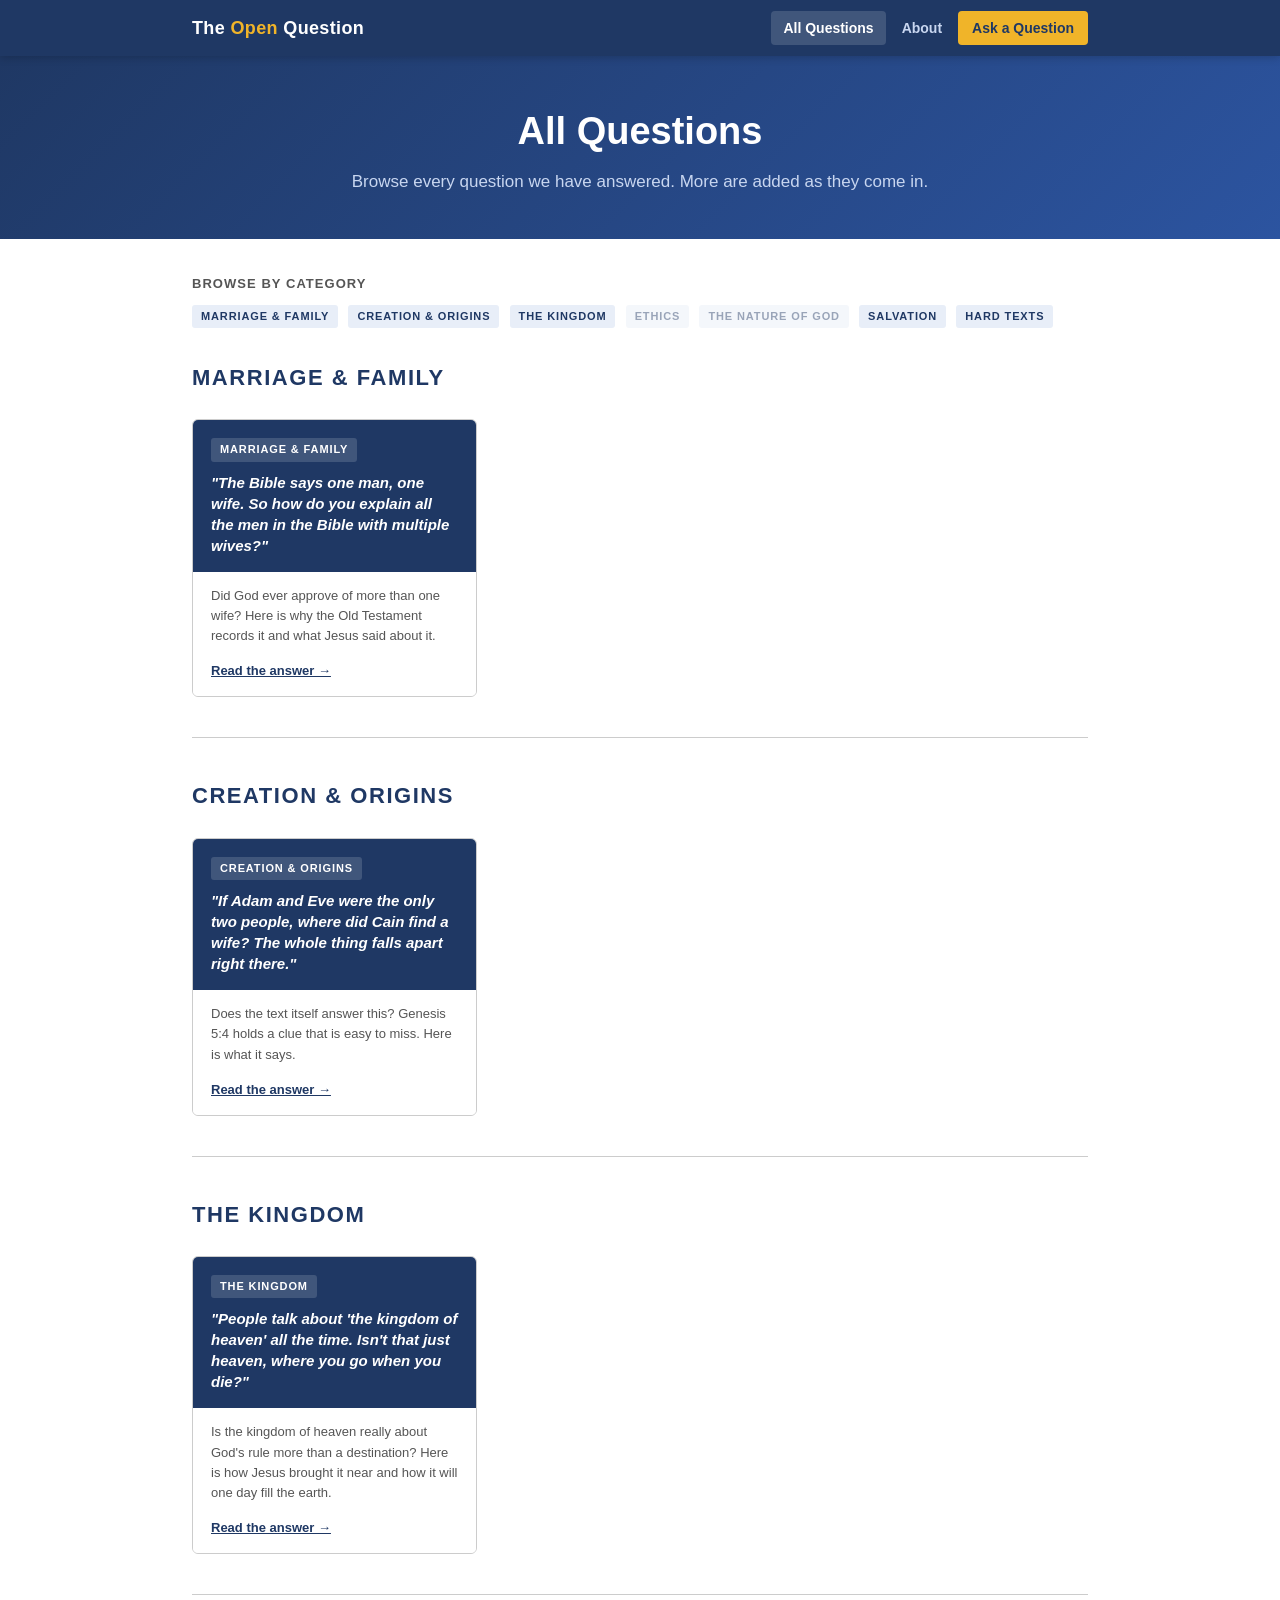
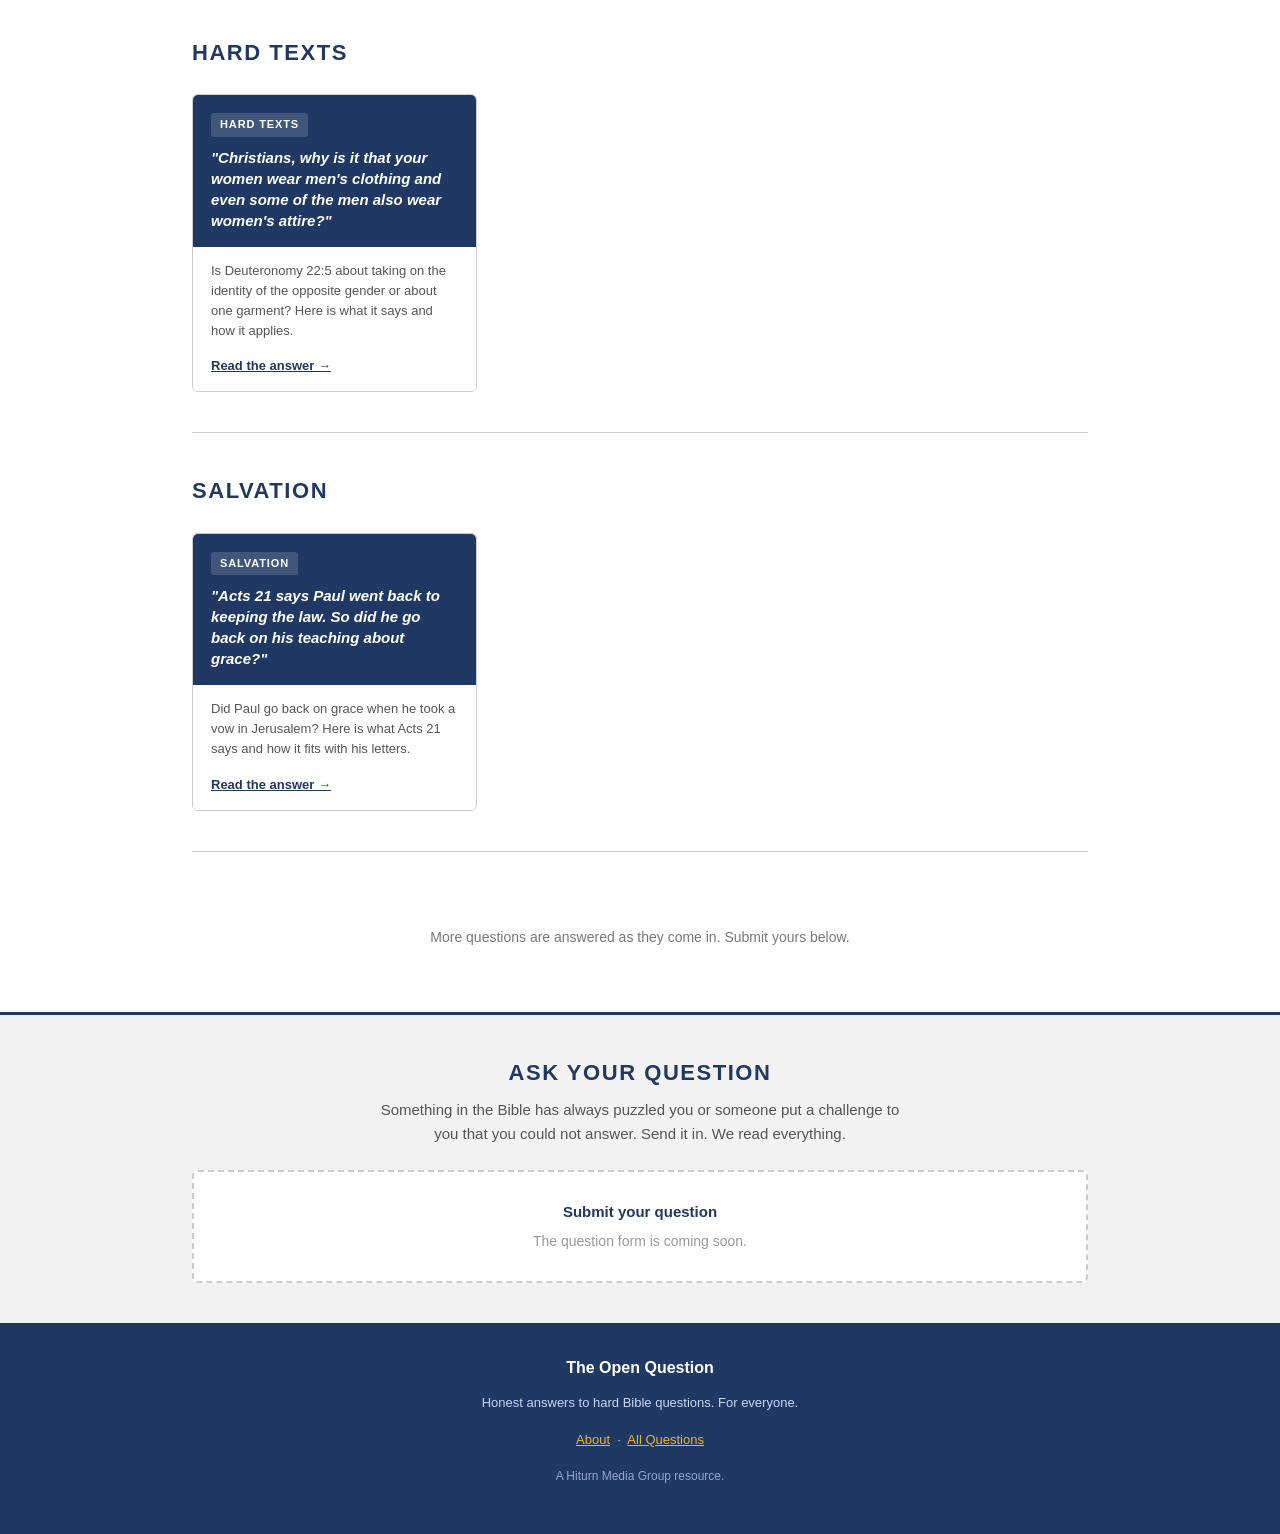
==== answers/index.html @ 9359a979 "Add Acts 21 answer: did Paul go back on grace when he joined a vow New answer page with NKJV quotes," ====
<!DOCTYPE html>
<html lang="en">
<head>
<meta charset="UTF-8">
<meta name="viewport" content="width=device-width, initial-scale=1.0">
<title>All Questions | The Open Question</title>
<meta name="description" content="Browse all answered questions about the Bible. Plain answers with scripture, for Christians and sceptics alike.">
<link rel="stylesheet" href="../css/style.css">
</head>
<body>

<!-- Header -->
<header class="site-header">
  <div class="container">
    <a class="site-logo" href="../index.html">The <span>Open</span> Question</a>
    <nav class="site-nav" aria-label="Main navigation">
      <a href="index.html" class="active">All Questions</a>
      <a href="../about.html">About</a>
      <a href="#submit" class="nav-cta">Ask a Question</a>
    </nav>
  </div>
</header>

<!-- Page hero -->
<section class="page-hero">
  <div class="container">
    <h1>All Questions</h1>
    <p>Browse every question we have answered. More are added as they come in.</p>
  </div>
</section>

<main>
<div class="container">

  <!-- Category filter -->
  <div style="margin: 32px 0 8px;">
    <strong style="font-size:13px; color:#555; text-transform:uppercase; letter-spacing:0.08em;">Browse by category</strong>
  </div>
  <div style="margin-bottom: 28px;">
    <a href="#cat-marriage" class="tag">Marriage &amp; Family</a>
    <a href="#cat-origins" class="tag">Creation &amp; Origins</a>
    <a href="#cat-kingdom" class="tag">The Kingdom</a>
    <span class="tag" style="opacity:0.45; cursor:default;">Ethics</span>
    <span class="tag" style="opacity:0.45; cursor:default;">The Nature of God</span>
    <a href="#cat-salvation" class="tag">Salvation</a>
    <a href="#cat-hardtexts" class="tag">Hard Texts</a>
  </div>

  <!-- Marriage & Family -->
  <h2 id="cat-marriage" style="margin-top:8px;">Marriage &amp; Family</h2>

  <div class="cards-grid">
    <a href="marriage-one-wife.html" class="card">
      <div class="card-top">
        <span class="tag">Marriage &amp; Family</span>
        <p class="card-question">"The Bible says one man, one wife. So how do you explain all the men in the Bible with multiple wives?"</p>
      </div>
      <div class="card-body">
        <p class="card-excerpt">Did God ever approve of more than one wife? Here is why the Old Testament records it and what Jesus said about it.</p>
        <span class="card-read">Read the answer &rarr;</span>
      </div>
    </a>
  </div>

  <hr class="section-divider">

  <!-- Creation & Origins -->
  <h2 id="cat-origins">Creation &amp; Origins</h2>

  <div class="cards-grid">
    <a href="cains-wife.html" class="card">
      <div class="card-top">
        <span class="tag">Creation &amp; Origins</span>
        <p class="card-question">"If Adam and Eve were the only two people, where did Cain find a wife? The whole thing falls apart right there."</p>
      </div>
      <div class="card-body">
        <p class="card-excerpt">Does the text itself answer this? Genesis 5:4 holds a clue that is easy to miss. Here is what it says.</p>
        <span class="card-read">Read the answer &rarr;</span>
      </div>
    </a>
  </div>

  <hr class="section-divider">

  <!-- The Kingdom -->
  <h2 id="cat-kingdom">The Kingdom</h2>

  <div class="cards-grid">
    <a href="kingdom-of-heaven.html" class="card">
      <div class="card-top">
        <span class="tag">The Kingdom</span>
        <p class="card-question">"People talk about 'the kingdom of heaven' all the time. Isn't that just heaven, where you go when you die?"</p>
      </div>
      <div class="card-body">
        <p class="card-excerpt">Is the kingdom of heaven really about God's rule more than a destination? Here is how Jesus brought it near and how it will one day fill the earth.</p>
        <span class="card-read">Read the answer &rarr;</span>
      </div>
    </a>
  </div>

  <hr class="section-divider">

  <!-- Hard Texts -->
  <h2 id="cat-hardtexts">Hard Texts</h2>

  <div class="cards-grid">
    <a href="clothing-deuteronomy-22-5.html" class="card">
      <div class="card-top">
        <span class="tag">Hard Texts</span>
        <p class="card-question">"Christians, why is it that your women wear men's clothing and even some of the men also wear women's attire?"</p>
      </div>
      <div class="card-body">
        <p class="card-excerpt">Is Deuteronomy 22:5 about taking on the identity of the opposite gender or about one garment? Here is what it says and how it applies.</p>
        <span class="card-read">Read the answer &rarr;</span>
      </div>
    </a>
  </div>

  <hr class="section-divider">

  <!-- Salvation -->
  <h2 id="cat-salvation">Salvation</h2>

  <div class="cards-grid">
    <a href="paul-back-to-law.html" class="card">
      <div class="card-top">
        <span class="tag">Salvation</span>
        <p class="card-question">"Acts 21 says Paul went back to keeping the law. So did he go back on his teaching about grace?"</p>
      </div>
      <div class="card-body">
        <p class="card-excerpt">Did Paul go back on grace when he took a vow in Jerusalem? Here is what Acts 21 says and how it fits with his letters.</p>
        <span class="card-read">Read the answer &rarr;</span>
      </div>
    </a>
  </div>

  <hr class="section-divider">

  <!-- More coming -->
  <div style="text-align:center; padding: 20px 0 48px;">
    <p style="color:#777; font-size:14px;">More questions are answered as they come in. Submit yours below.</p>
  </div>

</div>
</main>

<!-- Submit section -->
<section class="submit-section" id="submit">
  <div class="container">
    <h2>Ask your question</h2>
    <p>Something in the Bible has always puzzled you or someone put a challenge to you that you could not answer. Send it in. We read everything.</p>
    <!-- TALLY FORM: replace the placeholder below with your Tally embed code from tally.so -->
    <div class="tally-placeholder">
      <strong>Submit your question</strong>
      The question form is coming soon.
    </div>
  </div>
</section>

<!-- Footer -->
<footer class="site-footer">
  <div class="container">
    <div class="footer-brand">The Open Question</div>
    <p>Honest answers to hard Bible questions. For everyone.</p>
    <p><a href="../about.html">About</a> &nbsp;&middot;&nbsp; <a href="index.html">All Questions</a></p>
    <p class="footer-sub">A Hiturn Media Group resource.</p>
  </div>
</footer>

</body>
</html>
---- css/style.css ----
/* ==============================================
   THE OPEN QUESTION — Shared Design System
   Hiturn Media Group
   ============================================== */

*, *::before, *::after { box-sizing: border-box; }

body {
  margin: 0;
  padding: 0;
  font-family: Arial, Helvetica, sans-serif;
  font-size: 15px;
  line-height: 1.6;
  font-weight: 400;
  color: #1c1c1e;
  background: #ffffff;
}

/* ---- Shared container ---- */
.container {
  width: 100%;
  padding: 0 16px;
}
@media (min-width: 640px) { .container { padding: 0 32px; } }
@media (min-width: 960px) { .container { max-width: 960px; margin: 0 auto; } }

/* ---- Typography ---- */
h1 { font-size: 28px; font-weight: 700; color: #1F3864; margin: 0 0 8px; line-height: 1.25; }
h2 { font-size: 22px; font-weight: 700; color: #1F3864; text-transform: uppercase; letter-spacing: 0.07em; margin-top: 40px; margin-bottom: 8px; }
h3 { font-size: 18px; font-weight: 700; color: #1F3864; margin-top: 28px; margin-bottom: 6px; padding-bottom: 4px; border-bottom: 1px solid #cccccc; }
h4 { font-size: 16px; font-weight: 700; color: #1c1c1e; margin-top: 20px; margin-bottom: 4px; }
p  { margin-bottom: 16px; }

a { color: #1F3864; text-decoration: underline; }
a:hover, a:focus { color: #2c54a0; }
*:focus { outline: 2px solid #2c54a0; outline-offset: 2px; }

/* ---- Site header ---- */
/* Mobile first: on phones the logo sits above the menu and the bar scrolls away; from 640px it is one sticky row */
.site-header {
  background: #1F3864;
  padding: 0;
  position: relative;
  z-index: 100;
  box-shadow: 0 2px 8px rgba(0,0,0,0.18);
}
.site-header .container {
  display: flex;
  flex-wrap: wrap;
  align-items: center;
  justify-content: space-between;
  gap: 6px 12px;
  padding-top: 10px;
  padding-bottom: 10px;
}
@media (min-width: 640px) {
  .site-header { position: sticky; top: 0; }
  .site-header .container { flex-wrap: nowrap; height: 56px; padding-top: 0; padding-bottom: 0; }
}
.site-logo {
  font-size: 18px;
  font-weight: 700;
  color: #ffffff;
  text-decoration: none;
  letter-spacing: 0.02em;
  flex-shrink: 0;
}
.site-logo span {
  color: #f0b429;
}
.site-logo:hover, .site-logo:focus { color: #ffffff; text-decoration: none; }

.site-nav { display: flex; flex-wrap: wrap; gap: 4px; align-items: center; }
.site-nav a {
  color: #c8d6f0;
  text-decoration: none;
  font-size: 14px;
  font-weight: 700;
  padding: 6px 12px;
  border-radius: 4px;
  transition: background 0.15s, color 0.15s;
}
.site-nav a:hover, .site-nav a:focus { background: rgba(255,255,255,0.12); color: #ffffff; }
.site-nav a.active { color: #ffffff; background: rgba(255,255,255,0.15); }
.site-nav .nav-cta {
  background: #f0b429;
  color: #1F3864;
  border-radius: 4px;
  padding: 6px 14px;
}
.site-nav .nav-cta:hover, .site-nav .nav-cta:focus { background: #e0a41a; color: #1F3864; }

/* ---- Article question callout ---- */
.question-box {
  border-left: 4px solid #d97706;
  background: #fffbf0;
  padding: 18px 20px;
  margin: 28px 0 24px;
  border-radius: 0 4px 4px 0;
}
.question-box .q-label {
  font-size: 11px;
  font-weight: 700;
  text-transform: uppercase;
  letter-spacing: 0.1em;
  color: #d97706;
  margin-bottom: 8px;
}
.question-box p {
  margin: 0;
  font-size: 16px;
  font-weight: 700;
  color: #1c1c1e;
  font-style: italic;
  line-height: 1.5;
}

/* ---- Scripture blockquote ---- */
blockquote {
  border-left: 4px solid #1F3864;
  background: #f2f2f2;
  margin: 20px 0;
  padding: 14px 18px;
  border-radius: 0 4px 4px 0;
  font-style: italic;
  color: #1c1c1e;
}
blockquote p { margin: 0 0 8px; }
blockquote .ref {
  display: block;
  font-style: normal;
  font-weight: 700;
  font-size: 13px;
  color: #1F3864;
  margin-top: 4px;
}

/* ---- Note / callout box ---- */
.note-box {
  border-left: 4px solid #d97706;
  background: #fffbf0;
  padding: 12px 16px;
  margin: 20px 0;
}

/* ---- Answer summary box ---- */
.answer-box {
  border: 1px solid #cccccc;
  border-left: 4px solid #1F3864;
  background: #f9f9fb;
  padding: 14px 18px;
  margin: 20px 0;
  border-radius: 0 4px 4px 0;
}
.answer-box .a-label {
  font-size: 11px;
  font-weight: 700;
  text-transform: uppercase;
  letter-spacing: 0.1em;
  color: #1F3864;
  margin-bottom: 8px;
}
.answer-box p { margin: 0; }

/* ---- Tables ---- */
.table-wrap { overflow-x: auto; margin: 16px 0; }
table { width: 100%; border-collapse: collapse; font-size: 14px; }
thead tr { background: #1F3864; color: #ffffff; }
thead th { padding: 10px 14px; font-weight: 700; letter-spacing: 0.04em; text-align: left; }
tbody tr:nth-child(odd)  { background: #ffffff; }
tbody tr:nth-child(even) { background: #f2f2f2; }
tbody td { padding: 10px 14px; border: 1px solid #cccccc; }
tbody td.lc { background: #f2f2f2; font-weight: 700; }

/* ---- Category tags ---- */
.tag {
  display: inline-block;
  background: #e8eef8;
  color: #1F3864;
  font-size: 11px;
  font-weight: 700;
  text-transform: uppercase;
  letter-spacing: 0.08em;
  padding: 3px 9px;
  border-radius: 3px;
  text-decoration: none;
  margin-right: 6px;
  margin-bottom: 4px;
}
.tag:hover, .tag:focus { background: #1F3864; color: #ffffff; text-decoration: none; }

/* ---- Article cards (answers hub + home) ---- */
.cards-grid {
  display: grid;
  grid-template-columns: 1fr;
  gap: 20px;
  margin: 24px 0;
}
@media (min-width: 640px) {
  .cards-grid { grid-template-columns: repeat(2, 1fr); }
}
@media (min-width: 900px) {
  .cards-grid { grid-template-columns: repeat(3, 1fr); }
}

.card {
  border: 1px solid #cccccc;
  border-radius: 6px;
  overflow: hidden;
  display: flex;
  flex-direction: column;
  transition: box-shadow 0.15s, transform 0.15s;
  text-decoration: none;
  color: #1c1c1e;
}
.card:hover, .card:focus {
  box-shadow: 0 4px 16px rgba(31,56,100,0.12);
  transform: translateY(-2px);
  text-decoration: none;
  color: #1c1c1e;
}
.card-top {
  background: #1F3864;
  padding: 16px 18px;
}
.card-top .tag {
  background: rgba(255,255,255,0.15);
  color: #ffffff;
  margin-bottom: 10px;
  display: inline-block;
}
.card-question {
  font-size: 15px;
  font-weight: 700;
  color: #ffffff;
  line-height: 1.4;
  margin: 0;
  font-style: italic;
}
.card-body {
  padding: 14px 18px;
  flex: 1;
  background: #fff;
}
.card-excerpt {
  font-size: 13px;
  color: #555;
  margin: 0 0 12px;
  line-height: 1.55;
}
.card-read {
  font-size: 13px;
  font-weight: 700;
  color: #1F3864;
  text-decoration: underline;
}

/* ---- Featured article card (home page) ---- */
.featured-card {
  border: 2px solid #1F3864;
  border-radius: 6px;
  overflow: hidden;
  margin: 24px 0;
  display: flex;
  flex-direction: column;
}
@media (min-width: 700px) {
  .featured-card { flex-direction: row; }
}
.featured-card-left {
  background: #1F3864;
  padding: 28px 24px;
  flex: 0 0 auto;
}
@media (min-width: 700px) { .featured-card-left { width: 44%; } }
.featured-label {
  font-size: 11px;
  font-weight: 700;
  text-transform: uppercase;
  letter-spacing: 0.1em;
  color: #f0b429;
  margin-bottom: 12px;
}
.featured-question {
  font-size: 20px;
  font-weight: 700;
  color: #ffffff;
  font-style: italic;
  line-height: 1.4;
  margin: 0;
}
@media (min-width: 700px) { .featured-question { font-size: 22px; } }
.featured-card-right {
  padding: 24px;
  flex: 1;
  display: flex;
  flex-direction: column;
  justify-content: center;
}
.featured-card-right .tag { align-self: flex-start; }
.featured-excerpt {
  font-size: 15px;
  color: #1c1c1e;
  margin-bottom: 20px;
  line-height: 1.6;
}
.btn {
  display: inline-block;
  background: #1F3864;
  color: #ffffff;
  font-size: 14px;
  font-weight: 700;
  padding: 10px 20px;
  border-radius: 4px;
  text-decoration: none;
  border: none;
  cursor: pointer;
  transition: background 0.15s;
  align-self: flex-start;
}
.btn:hover, .btn:focus { background: #2c54a0; color: #ffffff; text-decoration: none; }
.btn-outline {
  background: transparent;
  color: #1F3864;
  border: 2px solid #1F3864;
}
.btn-outline:hover, .btn-outline:focus { background: #1F3864; color: #ffffff; }
.btn-amber {
  background: #f0b429;
  color: #1F3864;
}
.btn-amber:hover, .btn-amber:focus { background: #e0a41a; color: #1F3864; }

/* ---- Hero / page header ---- */
.page-hero {
  background: linear-gradient(135deg, #1F3864 0%, #2c54a0 100%);
  padding: 52px 0 44px;
  text-align: center;
}
.page-hero h1 { color: #ffffff; font-size: 32px; margin-bottom: 12px; }
@media (min-width: 640px) { .page-hero h1 { font-size: 38px; } }
.page-hero p { color: #c8d6f0; font-size: 17px; margin: 0 auto; max-width: 600px; }

/* ---- Submit section ---- */
.submit-section {
  background: #f2f2f2;
  border-top: 3px solid #1F3864;
  padding: 40px 0;
  text-align: center;
}
.submit-section h2 { margin-top: 0; text-align: center; }
.submit-section p { max-width: 520px; margin: 0 auto 24px; color: #555; }

/* ---- Article page layout ---- */
.article-wrap {
  padding: 32px 0 60px;
}
.article-meta {
  display: flex;
  align-items: center;
  gap: 10px;
  margin-bottom: 20px;
  flex-wrap: wrap;
}
.article-title-block {
  margin-bottom: 0;
  padding: 32px 0 0;
}
.article-title-block h1 {
  font-size: 26px;
  margin-bottom: 16px;
}
@media (min-width: 640px) { .article-title-block h1 { font-size: 30px; } }
.title-rule { border: none; border-top: 2px solid #1F3864; margin: 0 0 0; }

/* ---- Breadcrumb ---- */
.breadcrumb {
  font-size: 13px;
  color: #777;
  padding: 14px 0 0;
}
.breadcrumb a { color: #1F3864; }
.breadcrumb span { margin: 0 6px; color: #ccc; }

/* ---- Back link ---- */
.back-link {
  display: inline-flex;
  align-items: center;
  gap: 6px;
  font-size: 14px;
  font-weight: 700;
  color: #1F3864;
  text-decoration: none;
  margin-bottom: 20px;
}
.back-link:hover { color: #2c54a0; text-decoration: underline; }

/* ---- Response / Tally section ---- */
.response-section {
  background: #f2f2f2;
  border-top: 3px solid #1F3864;
  padding: 36px 0 48px;
  margin-top: 48px;
}
.response-section h2 { margin-top: 0; }
.response-section p { color: #555; max-width: 560px; margin-bottom: 20px; }
.tally-placeholder {
  border: 2px dashed #cccccc;
  border-radius: 6px;
  padding: 28px 20px;
  text-align: center;
  color: #999;
  font-size: 14px;
  background: #ffffff;
}
.tally-placeholder strong { display: block; color: #1F3864; font-size: 15px; margin-bottom: 6px; }

/* ---- "There's more" signposts (home page) ---- */
.section-head {
  display: flex;
  flex-wrap: wrap;
  align-items: baseline;
  justify-content: space-between;
  gap: 4px 16px;
}
.section-head h2 { margin: 0; }
.see-all { font-size: 14px; font-weight: 700; color: #1F3864; white-space: nowrap; }
.more-questions { text-align: center; margin: 8px 0 48px; }
.more-questions p { color: #555; font-size: 14px; margin: 0 0 12px; }
.more-questions .btn { min-height: 44px; padding: 12px 24px; }

/* ---- Section divider ---- */
.section-divider {
  border: none;
  border-top: 1px solid #cccccc;
  margin: 40px 0;
}

/* ---- Footer ---- */
.site-footer {
  background: #1F3864;
  color: #c8d6f0;
  padding: 32px 0;
  font-size: 13px;
  text-align: center;
}
.site-footer a { color: #f0b429; }
.site-footer a:hover { color: #ffffff; }
.site-footer .footer-brand {
  font-size: 16px;
  font-weight: 700;
  color: #ffffff;
  margin-bottom: 6px;
}
.site-footer .footer-sub {
  font-size: 12px;
  opacity: 0.7;
  margin-top: 8px;
}

/* ---- Utility ---- */
.mt0 { margin-top: 0; }
.mb0 { margin-bottom: 0; }
.text-center { text-align: center; }

/* ---- Print ---- */
@media print {
  .site-header, .site-footer, .response-section, .submit-section { display: none; }
  body { color: #1c1c1e; }
  a { color: #1c1c1e; }
  -webkit-print-color-adjust: exact;
  print-color-adjust: exact;
}
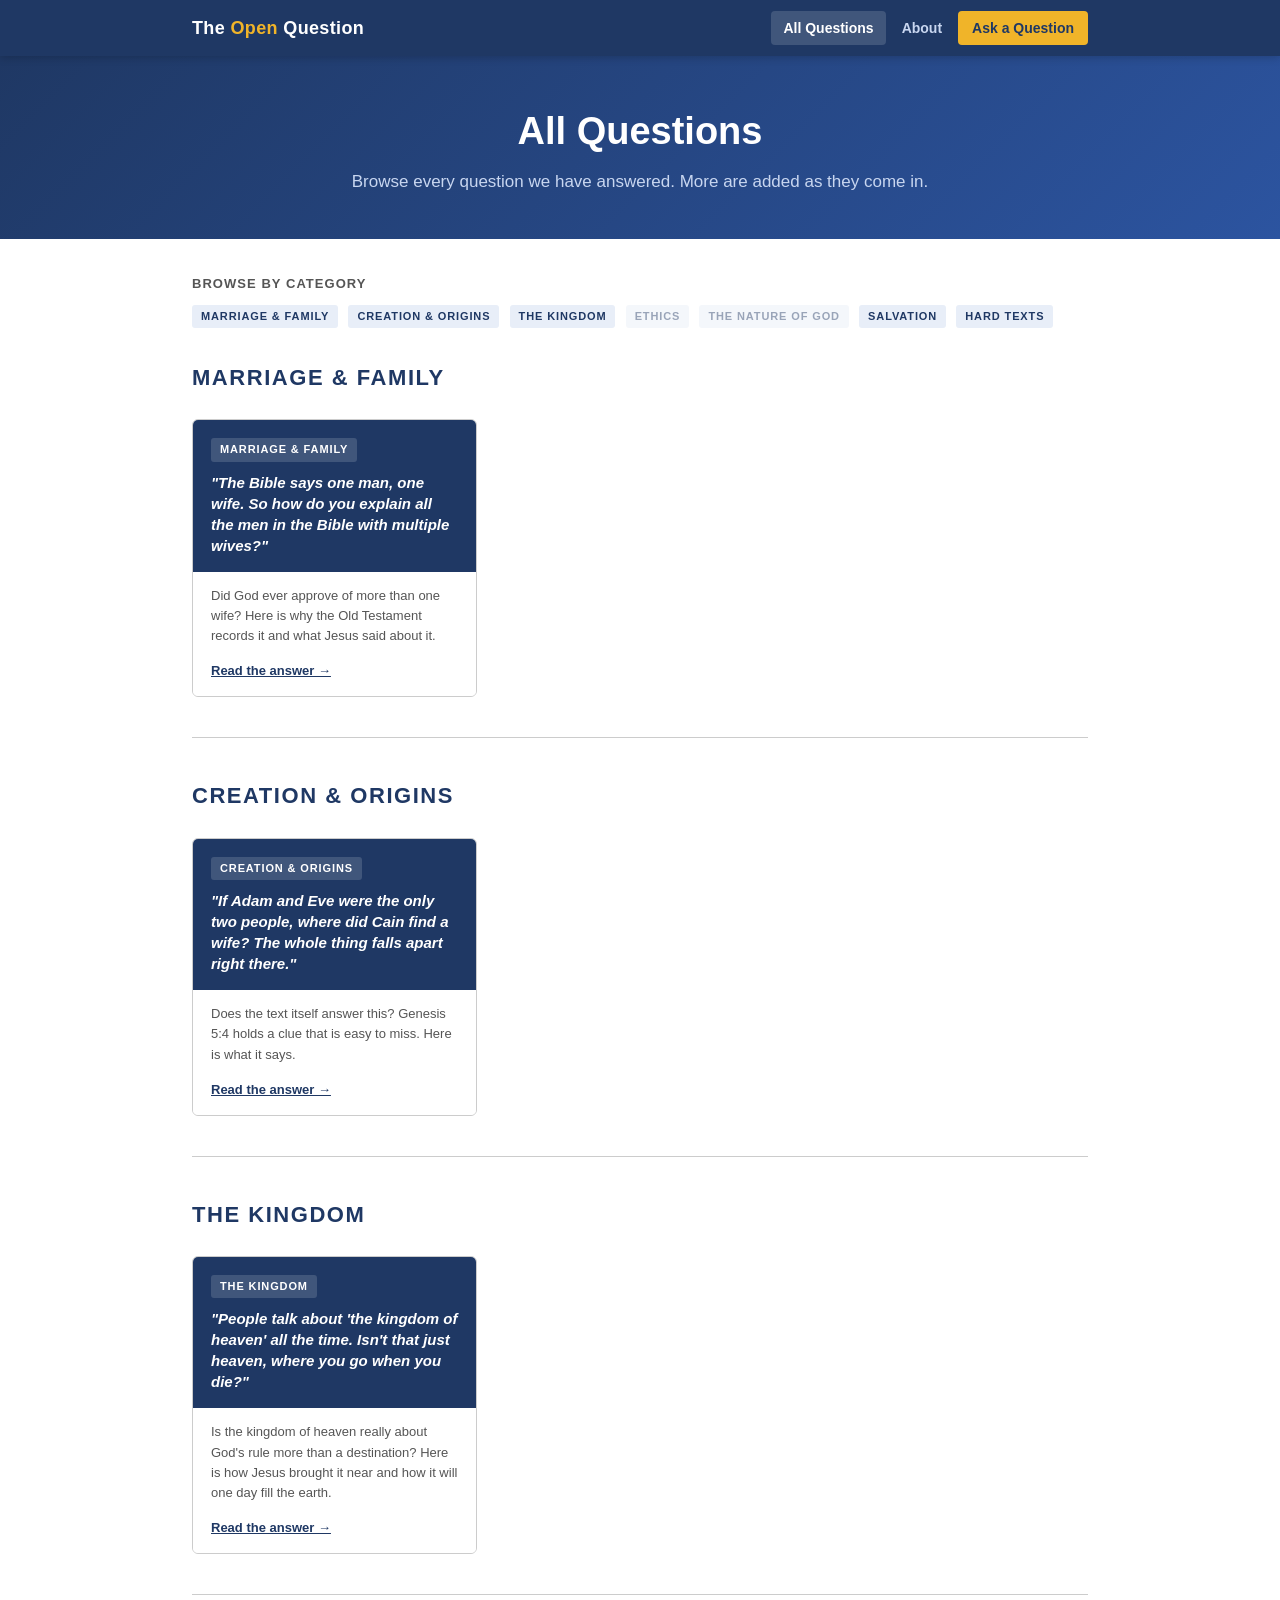
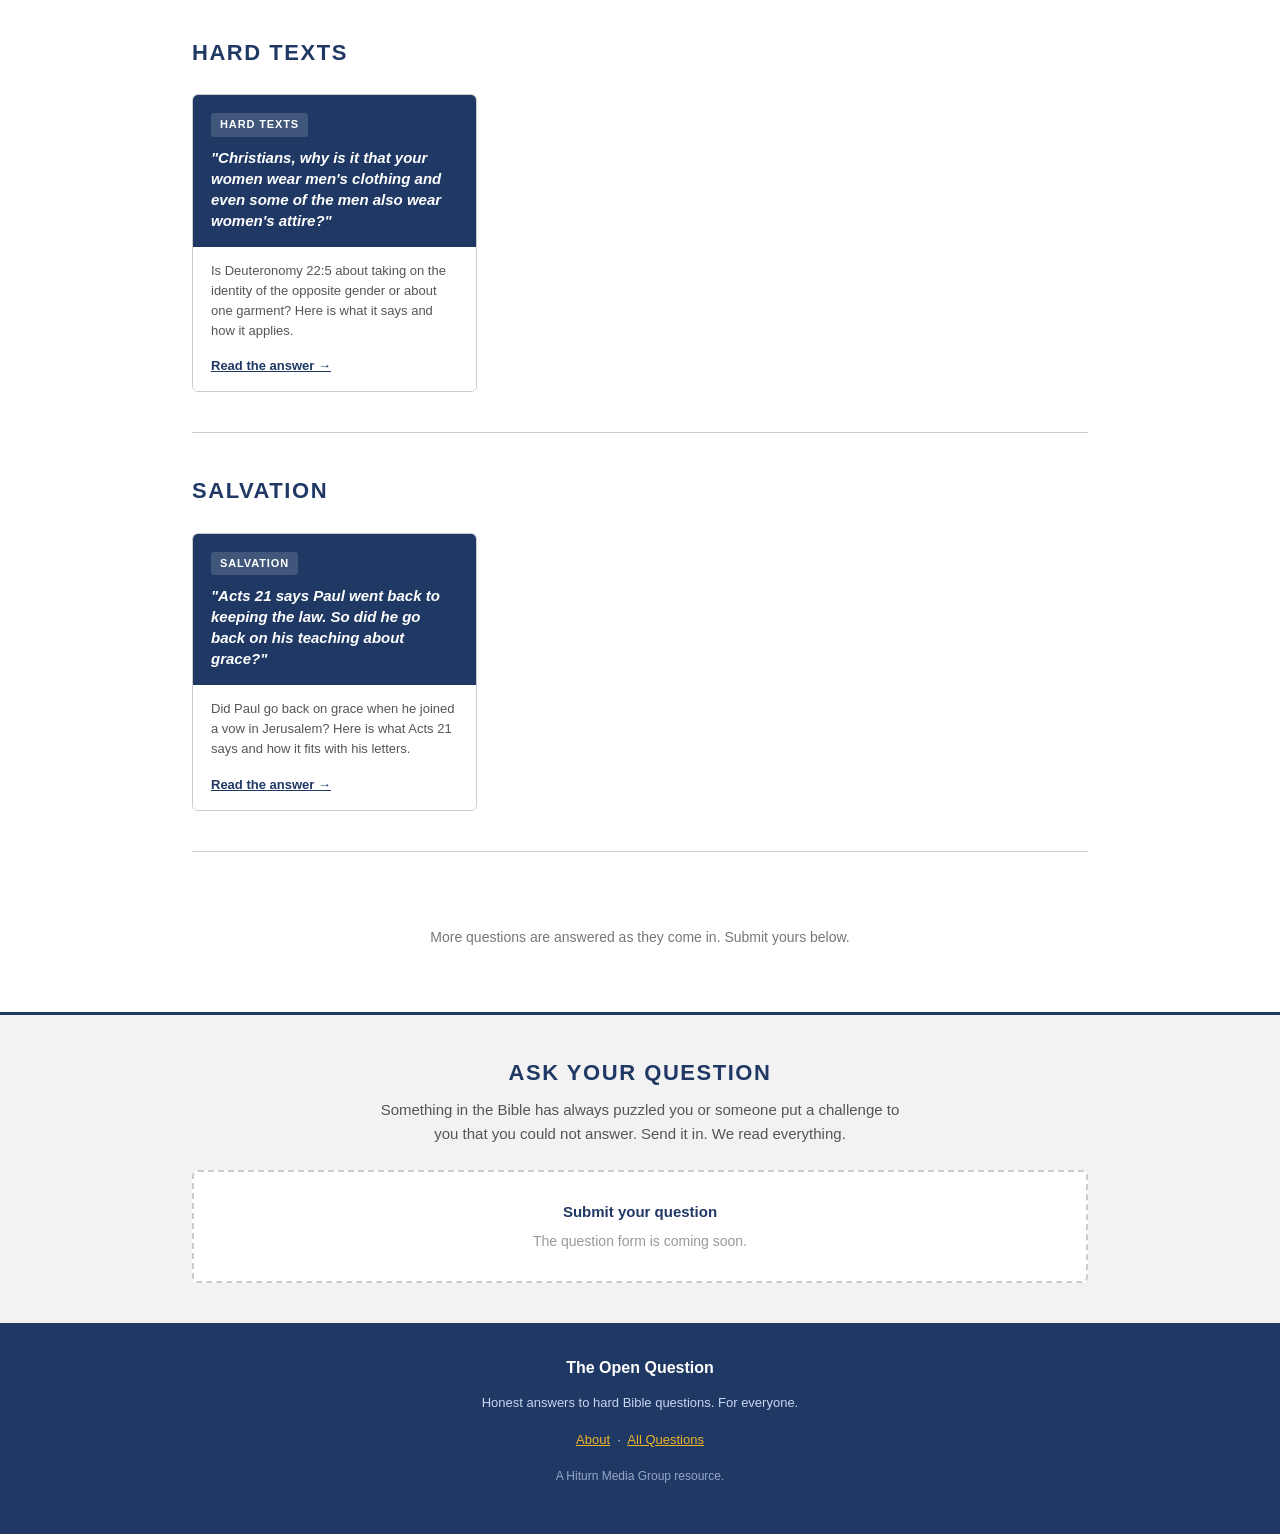
==== commit 062c520b: "Acts 21 card: match page title wording ("joined a vow") Lint: html-validate 0 errors (index pages ca" ====
--- a/answers/index.html
+++ b/answers/index.html
@@ -128,7 +128,7 @@
         <p class="card-question">"Acts 21 says Paul went back to keeping the law. So did he go back on his teaching about grace?"</p>
       </div>
       <div class="card-body">
-        <p class="card-excerpt">Did Paul go back on grace when he took a vow in Jerusalem? Here is what Acts 21 says and how it fits with his letters.</p>
+        <p class="card-excerpt">Did Paul go back on grace when he joined a vow in Jerusalem? Here is what Acts 21 says and how it fits with his letters.</p>
         <span class="card-read">Read the answer &rarr;</span>
       </div>
     </a>
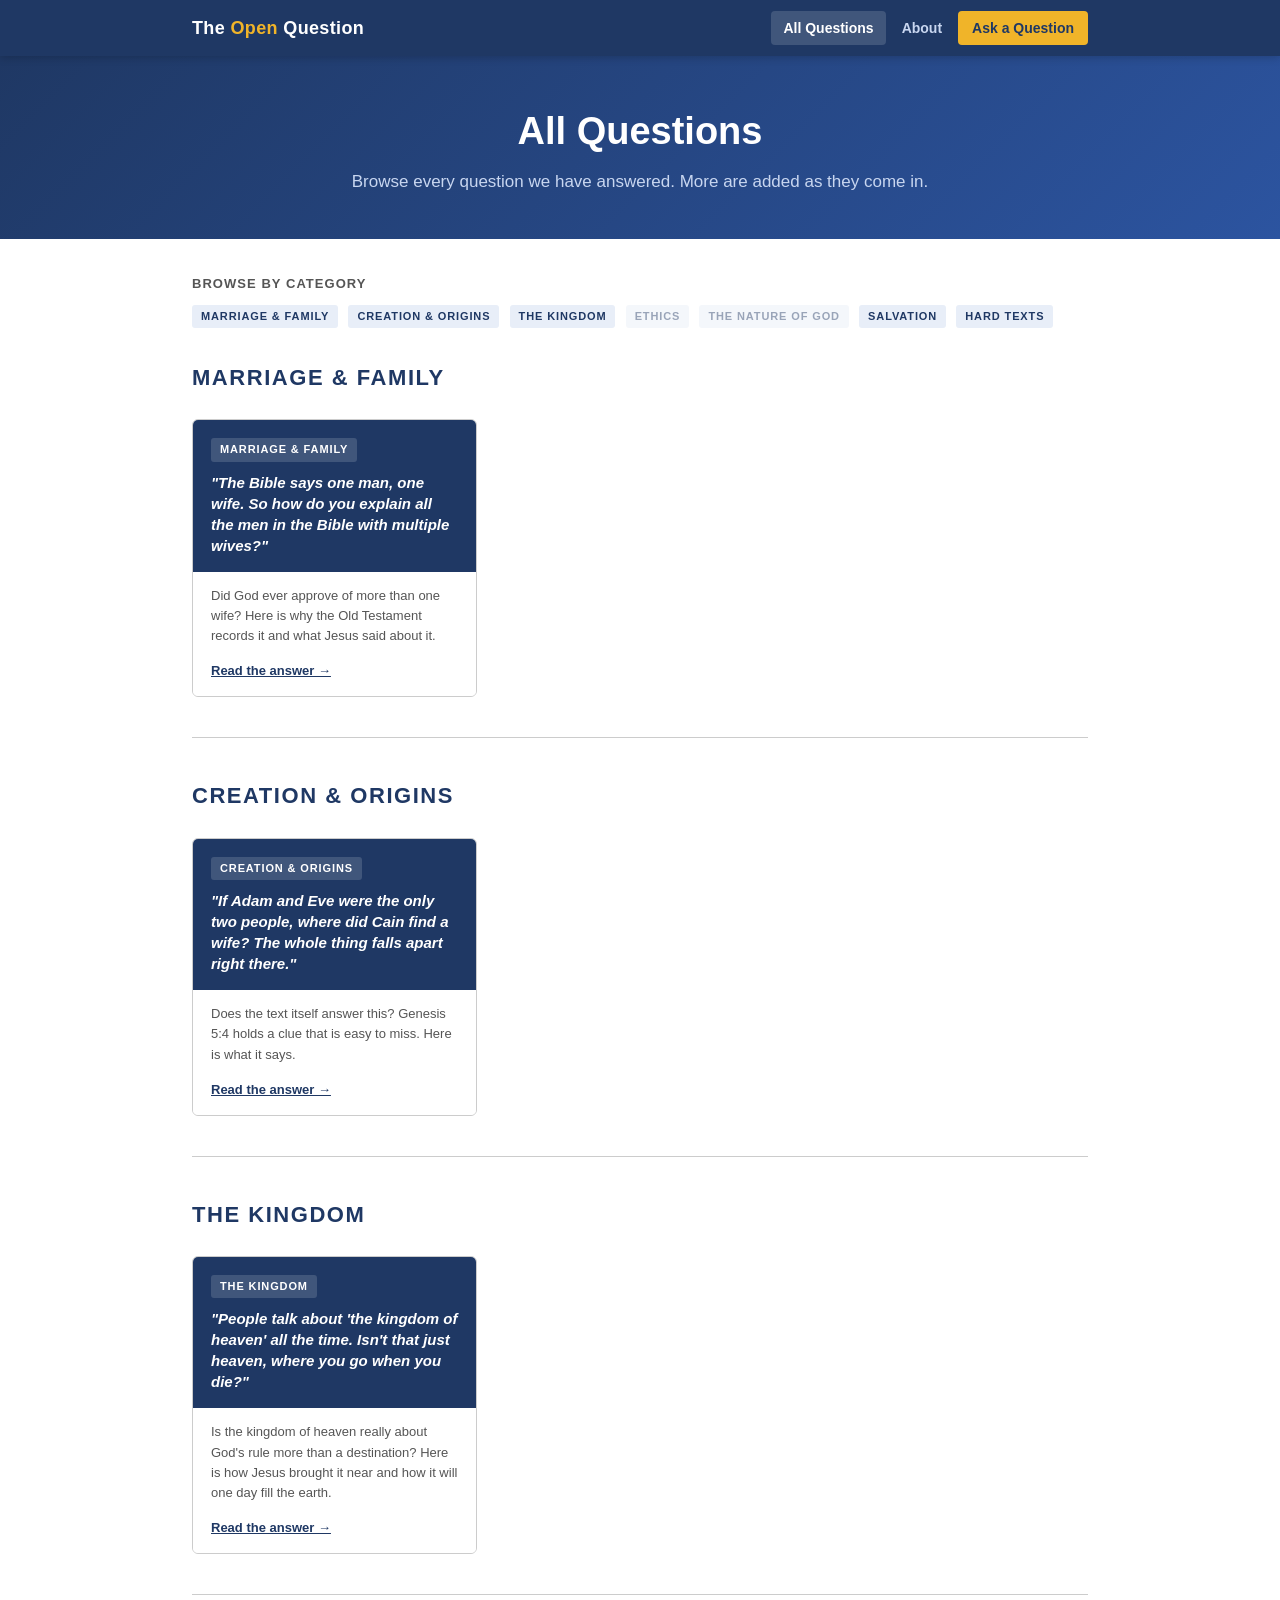
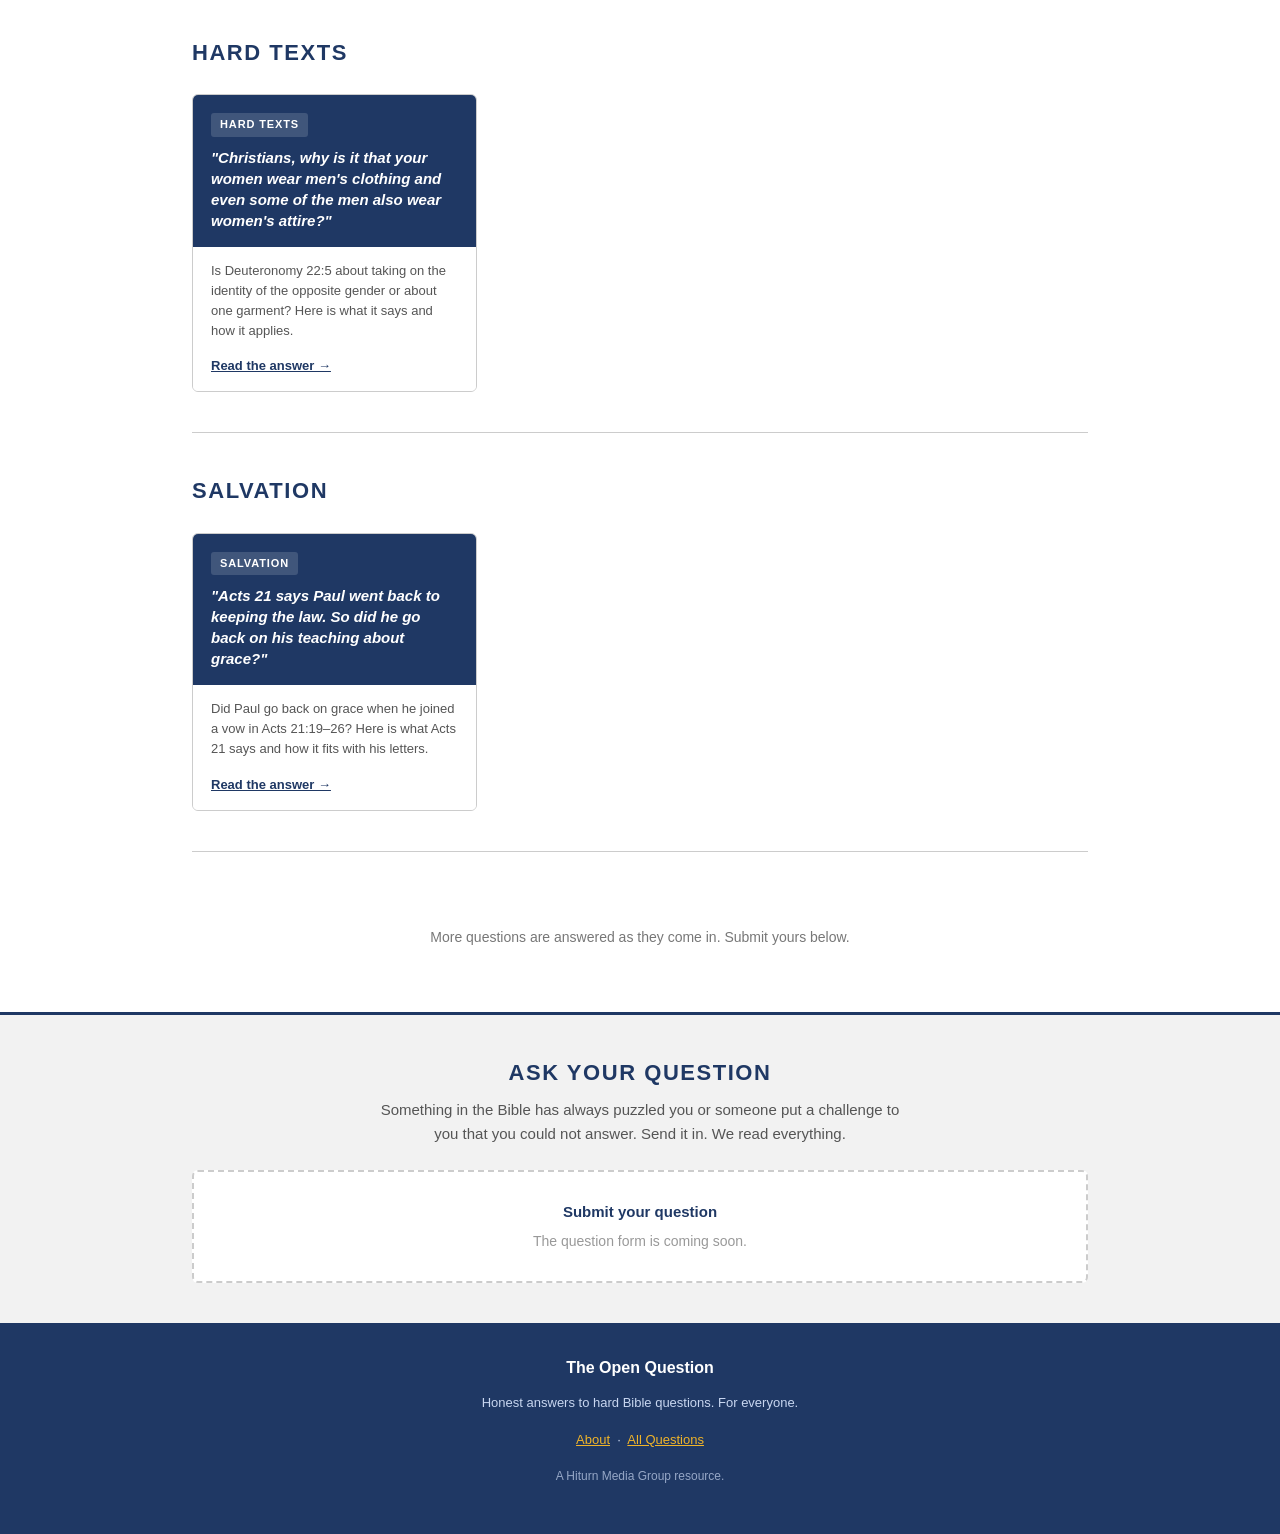
==== commit 37665f4c: "Acts 21 page: heading and card titles name the appeasement question Lint: html-validate 0 errors (pa" ====
--- a/answers/index.html
+++ b/answers/index.html
@@ -128,7 +128,7 @@
         <p class="card-question">"Acts 21 says Paul went back to keeping the law. So did he go back on his teaching about grace?"</p>
       </div>
       <div class="card-body">
-        <p class="card-excerpt">Did Paul go back on grace when he joined a vow in Jerusalem? Here is what Acts 21 says and how it fits with his letters.</p>
+        <p class="card-excerpt">Did Paul go back on grace when he joined a vow in Acts 21:19–26? Here is what Acts 21 says and how it fits with his letters.</p>
         <span class="card-read">Read the answer &rarr;</span>
       </div>
     </a>
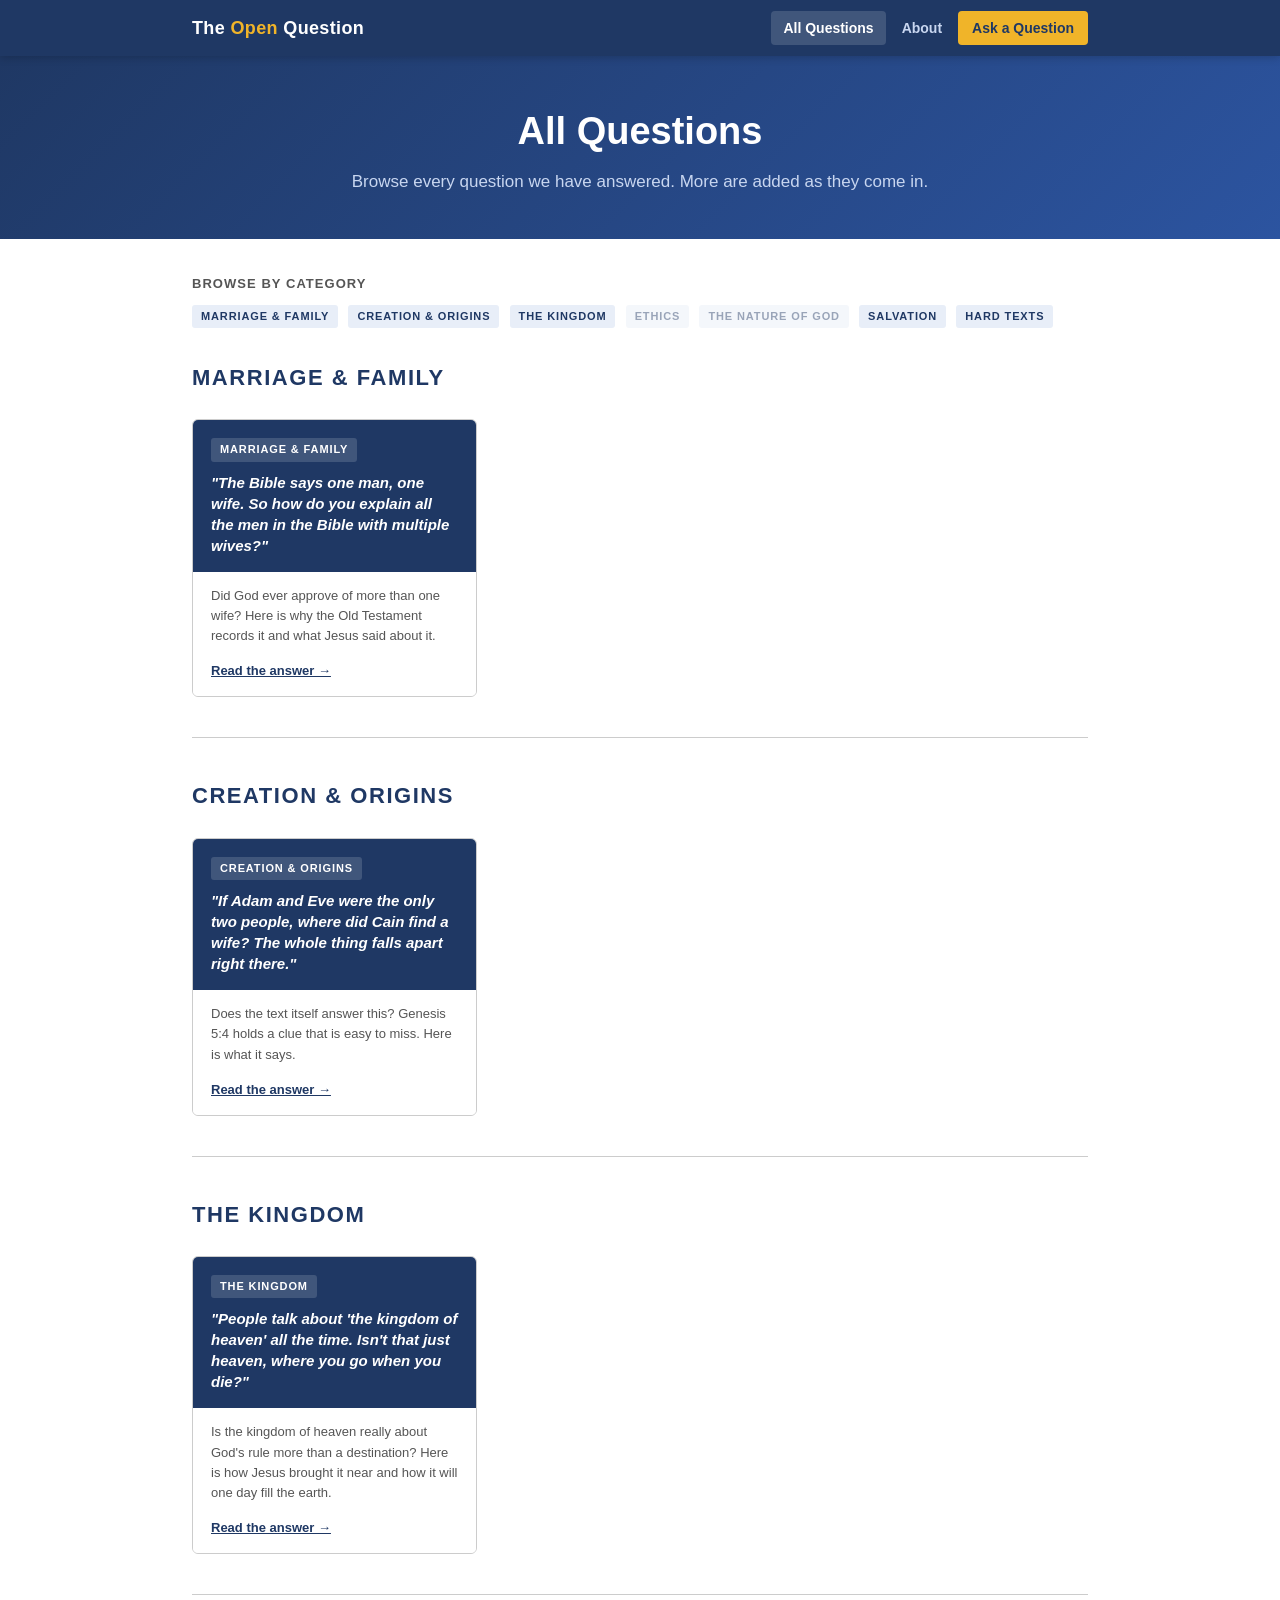
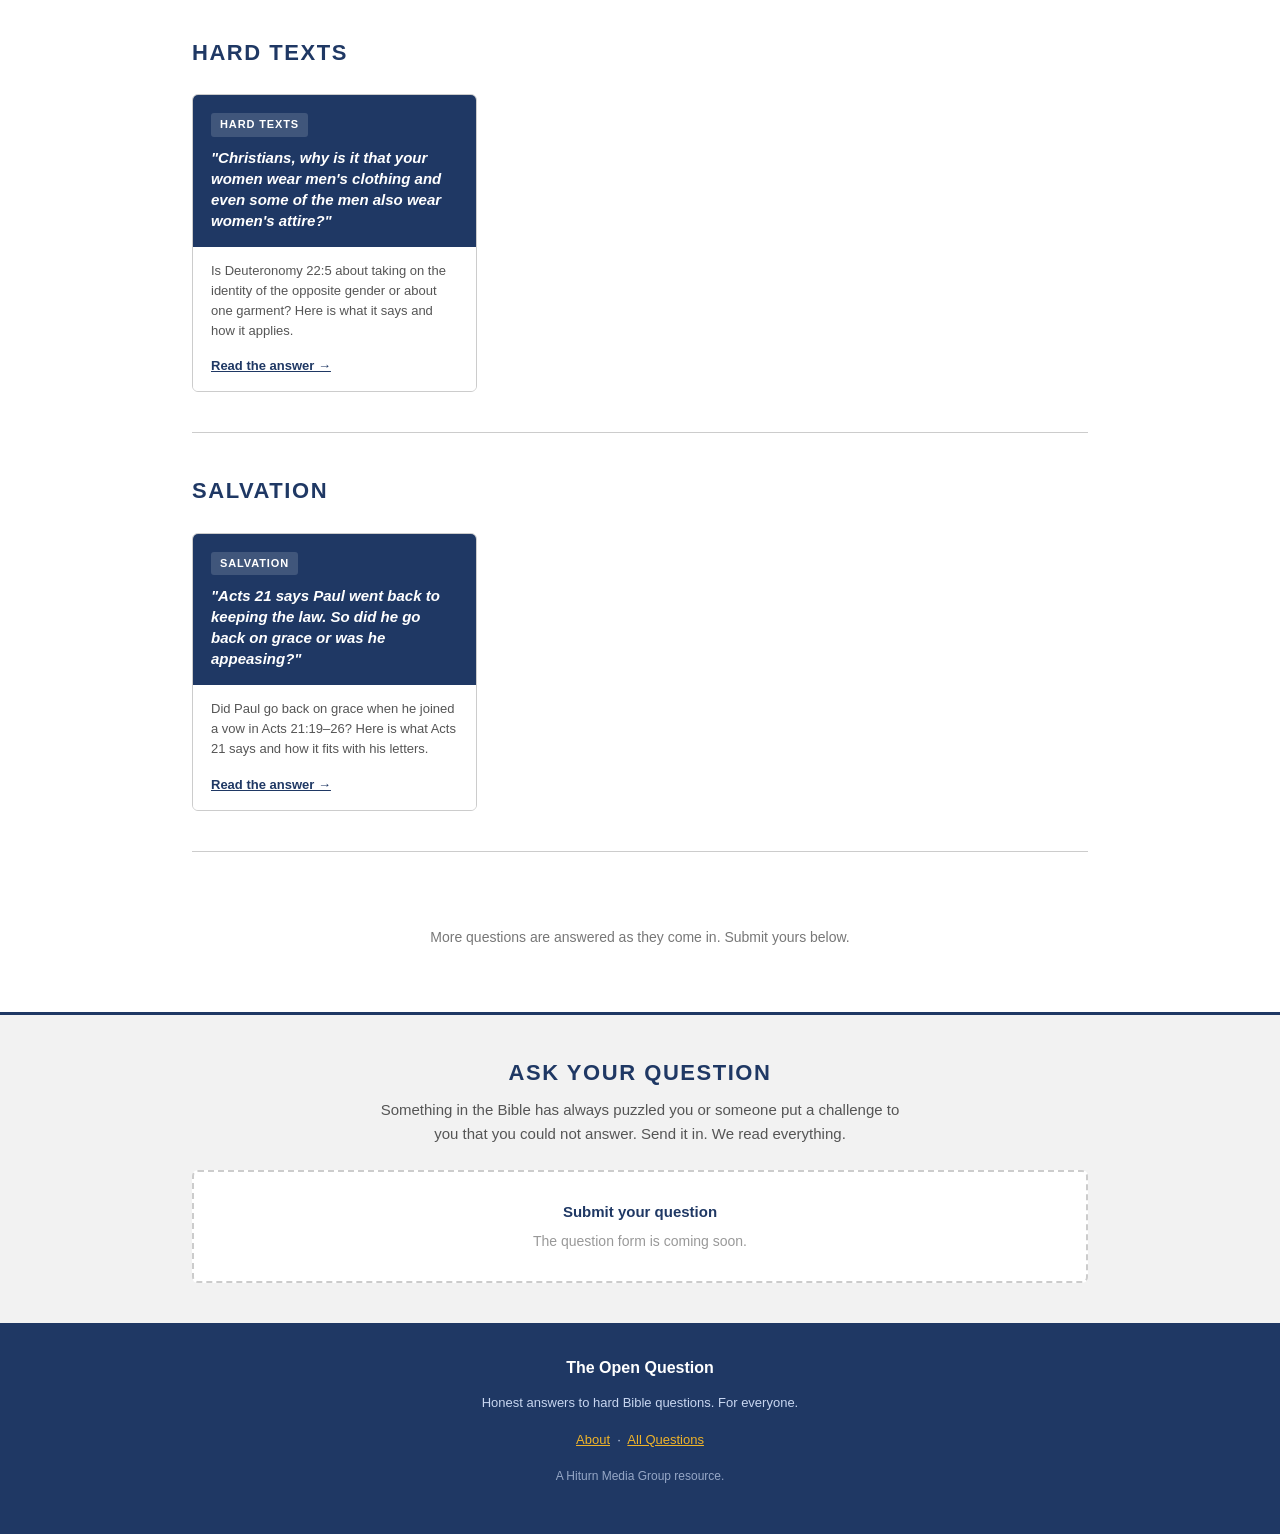
==== commit 85786b10: "Acts 21 answer: bold reader question; Salvation card names appeasement Lint: html-validate 0 errors " ====
--- a/answers/index.html
+++ b/answers/index.html
@@ -125,7 +125,7 @@
     <a href="paul-back-to-law.html" class="card">
       <div class="card-top">
         <span class="tag">Salvation</span>
-        <p class="card-question">"Acts 21 says Paul went back to keeping the law. So did he go back on his teaching about grace?"</p>
+        <p class="card-question">"Acts 21 says Paul went back to keeping the law. So did he go back on grace or was he appeasing?"</p>
       </div>
       <div class="card-body">
         <p class="card-excerpt">Did Paul go back on grace when he joined a vow in Acts 21:19–26? Here is what Acts 21 says and how it fits with his letters.</p>
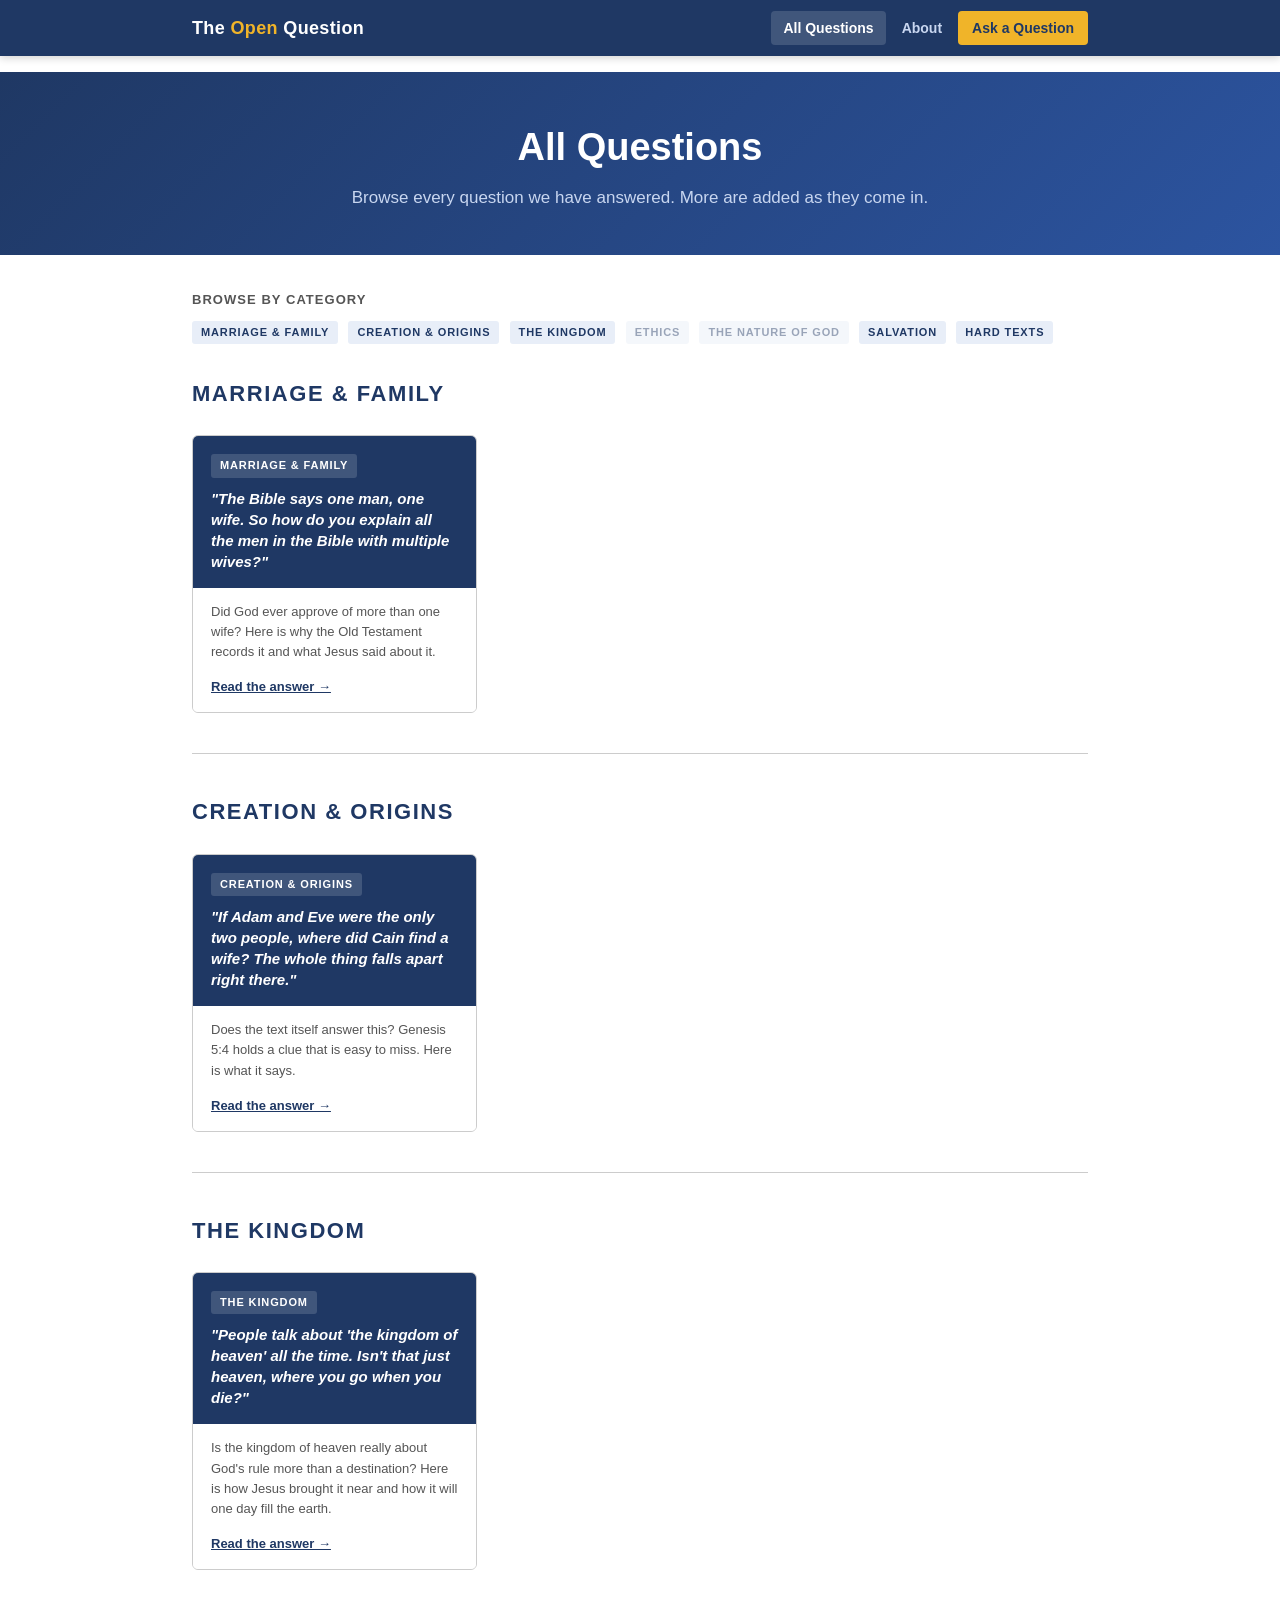
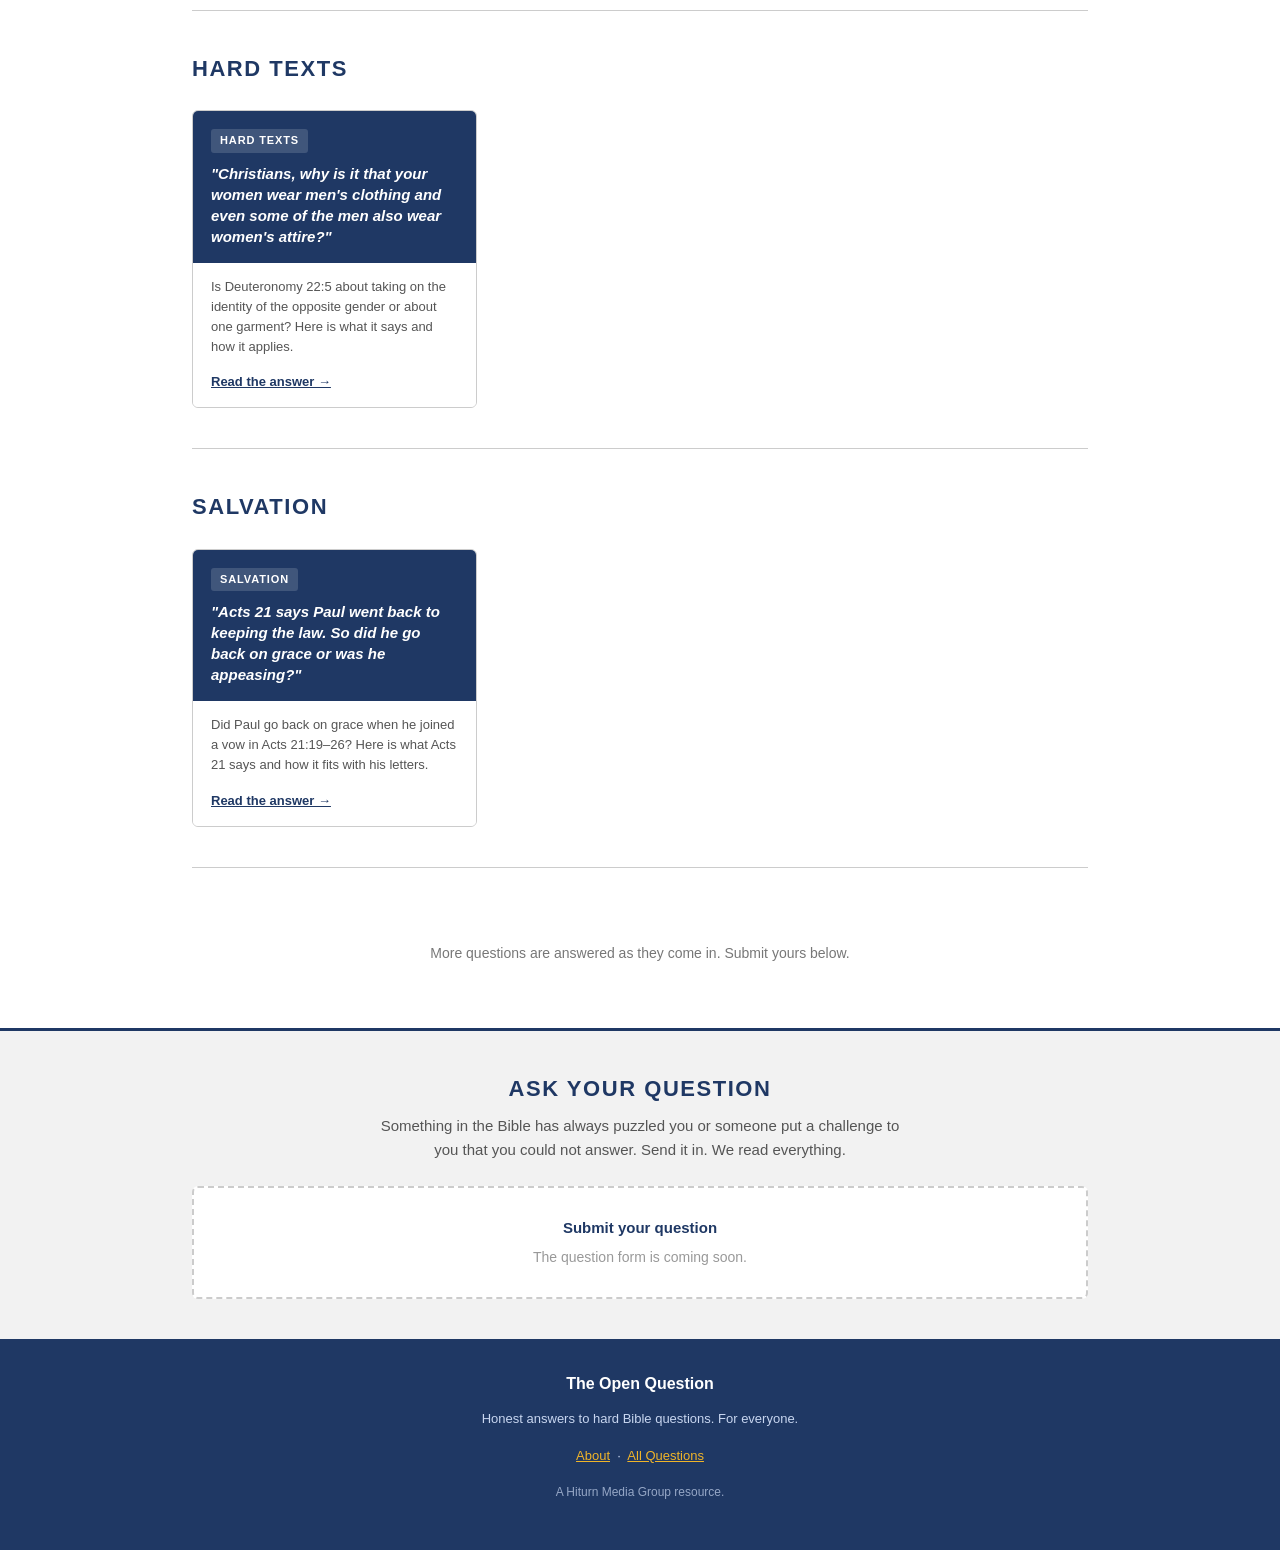
==== commit 8b657319: "Search box on every page; search results open their section; fix two lint errors Lint: html-validate" ====
--- a/answers/index.html
+++ b/answers/index.html
@@ -6,6 +6,7 @@
 <title>All Questions | The Open Question</title>
 <meta name="description" content="Browse all answered questions about the Bible. Plain answers with scripture, for Christians and sceptics alike.">
 <link rel="stylesheet" href="../css/style.css">
+<link rel="stylesheet" href="/pagefind/pagefind-ui.css">
 </head>
 <body>
 
@@ -20,6 +21,10 @@
     </nav>
   </div>
 </header>
+<div class="site-search"><div id="search"></div></div>
+<script src="/pagefind/pagefind-ui.js"></script>
+<script>new PagefindUI({ element: "#search", showSubResults: true });</script>
+
 
 <!-- Page hero -->
 <section class="page-hero">
--- a/css/style.css
+++ b/css/style.css
@@ -471,3 +471,5 @@
   -webkit-print-color-adjust: exact;
   print-color-adjust: exact;
 }
+
+.site-search { max-width: 40rem; margin: 1rem auto; padding: 0 1rem; }
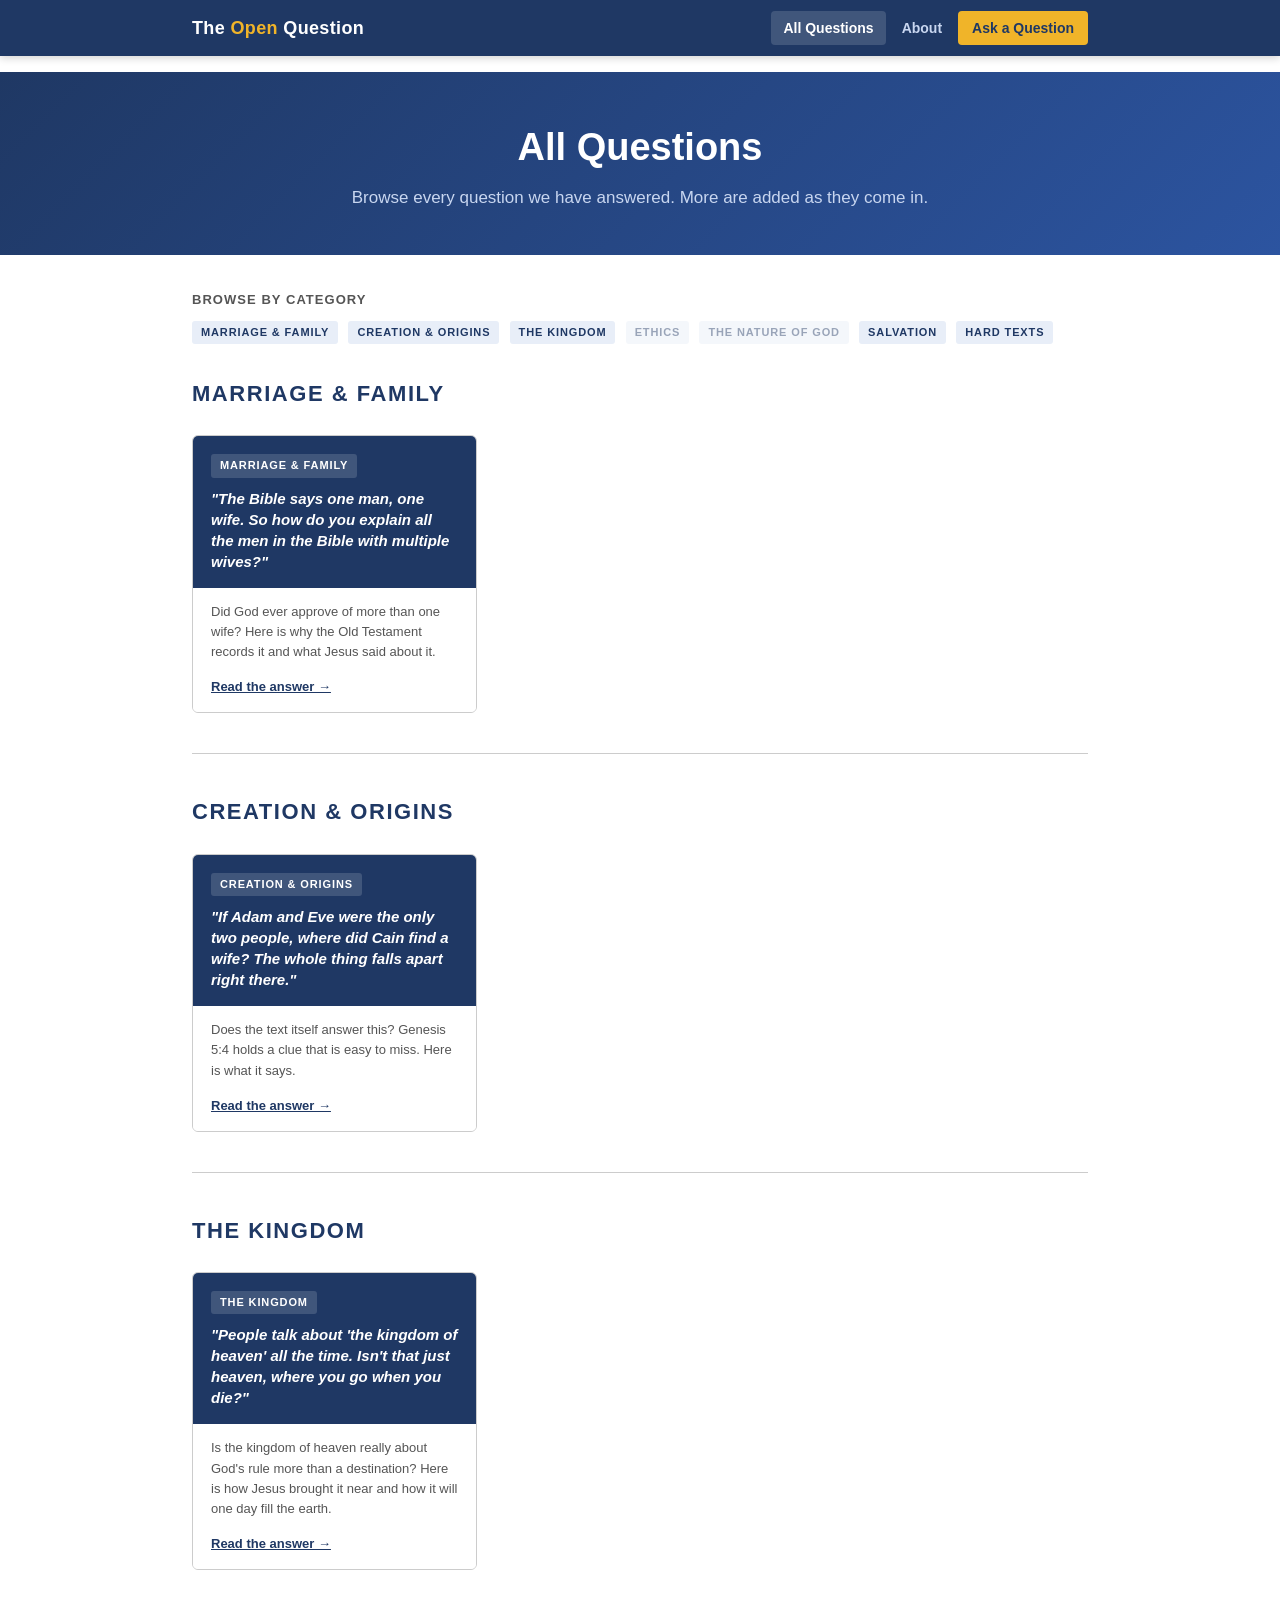
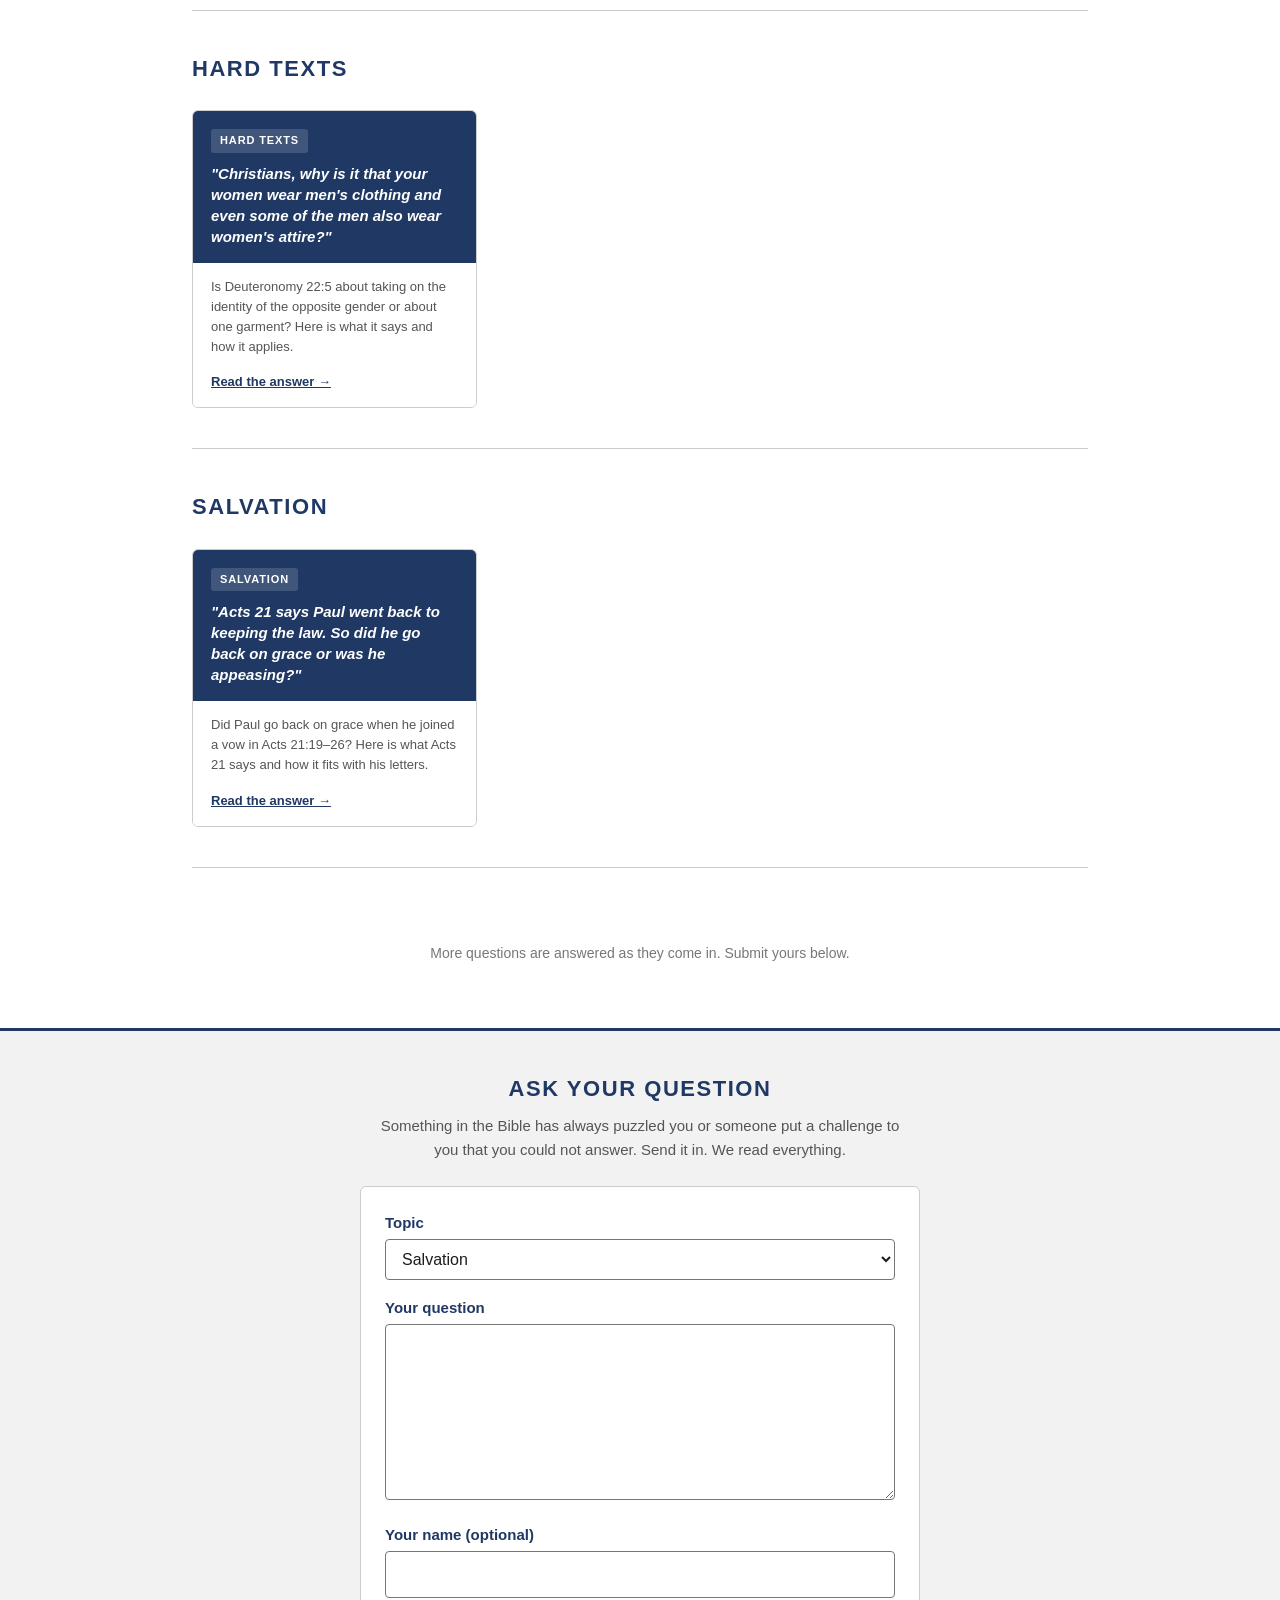
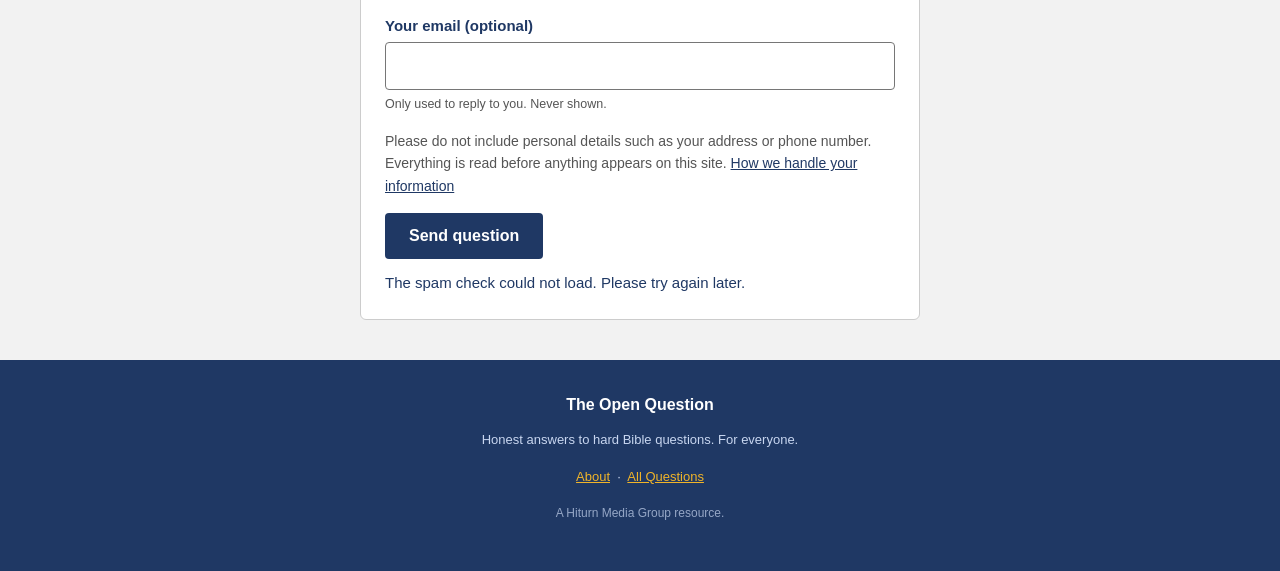
==== commit be189108: "Add working response and question forms with Cloudflare Worker backend Replaces the Tally placeholde" ====
--- a/answers/index.html
+++ b/answers/index.html
@@ -1,5 +1,5 @@
 <!DOCTYPE html>
-<html lang="en">
+<html lang="en-GB">
 <head>
 <meta charset="UTF-8">
 <meta name="viewport" content="width=device-width, initial-scale=1.0">
@@ -154,11 +154,7 @@
   <div class="container">
     <h2>Ask your question</h2>
     <p>Something in the Bible has always puzzled you or someone put a challenge to you that you could not answer. Send it in. We read everything.</p>
-    <!-- TALLY FORM: replace the placeholder below with your Tally embed code from tally.so -->
-    <div class="tally-placeholder">
-      <strong>Submit your question</strong>
-      The question form is coming soon.
-    </div>
+    <div class="bq" data-bq="question"><noscript>This form needs JavaScript to run.</noscript></div>
   </div>
 </section>
 
@@ -172,5 +168,6 @@
   </div>
 </footer>
 
+<script src="/js/forms.js" defer></script>
 </body>
 </html>
--- a/css/style.css
+++ b/css/style.css
@@ -404,16 +404,38 @@
 }
 .response-section h2 { margin-top: 0; }
 .response-section p { color: #555; max-width: 560px; margin-bottom: 20px; }
-.tally-placeholder {
-  border: 2px dashed #cccccc;
-  border-radius: 6px;
-  padding: 28px 20px;
-  text-align: center;
-  color: #999;
-  font-size: 14px;
-  background: #ffffff;
-}
-.tally-placeholder strong { display: block; color: #1F3864; font-size: 15px; margin-bottom: 6px; }
+
+/* ---- Forms: Ask your question and Leave a response (built by js/forms.js) ---- */
+.bq { max-width: 560px; text-align: left; }
+.submit-section .bq { margin: 0 auto; }
+.bq p { max-width: none; margin: 0 0 16px; color: inherit; }
+.bq-form { background: #ffffff; border: 1px solid #cccccc; border-radius: 6px; padding: 16px; }
+@media (min-width: 640px) { .bq-form { padding: 24px; } }
+.bq-field { margin-bottom: 16px; }
+.bq-field label { display: block; font-weight: 700; color: #1F3864; margin-bottom: 4px; }
+.bq-field small { display: block; color: #555; margin-top: 4px; }
+.bq-form input[type="text"], .bq-form input[type="email"], .bq-form select, .bq-form textarea {
+  width: 100%; font: inherit; font-size: 16px; padding: 10px 12px;
+  border: 1px solid #767676; border-radius: 4px; background: #ffffff; color: #1c1c1e;
+}
+.bq-form textarea { resize: vertical; min-height: 140px; }
+.bq-check { display: flex; gap: 8px; align-items: flex-start; margin-bottom: 16px; }
+.bq-check input { margin-top: 3px; width: 20px; height: 20px; flex: none; }
+.bq .bq-note { font-size: 14px; color: #555; }
+.bq-turnstile { margin-bottom: 16px; }
+.bq-btn {
+  font: inherit; font-weight: 700; font-size: 16px; min-height: 44px; padding: 10px 24px;
+  width: 100%; border: 0; border-radius: 4px; background: #1F3864; color: #ffffff; cursor: pointer;
+}
+@media (min-width: 640px) { .bq-btn { width: auto; } }
+.bq-btn:hover { background: #2c54a0; }
+.bq-btn:disabled { background: #767676; cursor: default; }
+.bq .bq-status { margin: 12px 0 0; color: #1F3864; min-height: 1.6em; }
+.bq .bq-done { background: #ffffff; border: 1px solid #cccccc; border-radius: 6px; padding: 20px; color: #1F3864; font-weight: 700; }
+.bq-list { margin-bottom: 28px; }
+.bq-item { background: #ffffff; border: 1px solid #cccccc; border-radius: 6px; padding: 12px 16px; margin-bottom: 12px; }
+.bq .bq-item p { margin: 0 0 6px; white-space: pre-wrap; color: #1c1c1e; }
+.bq-item small { color: #555; }
 
 /* ---- "There's more" signposts (home page) ---- */
 .section-head {
